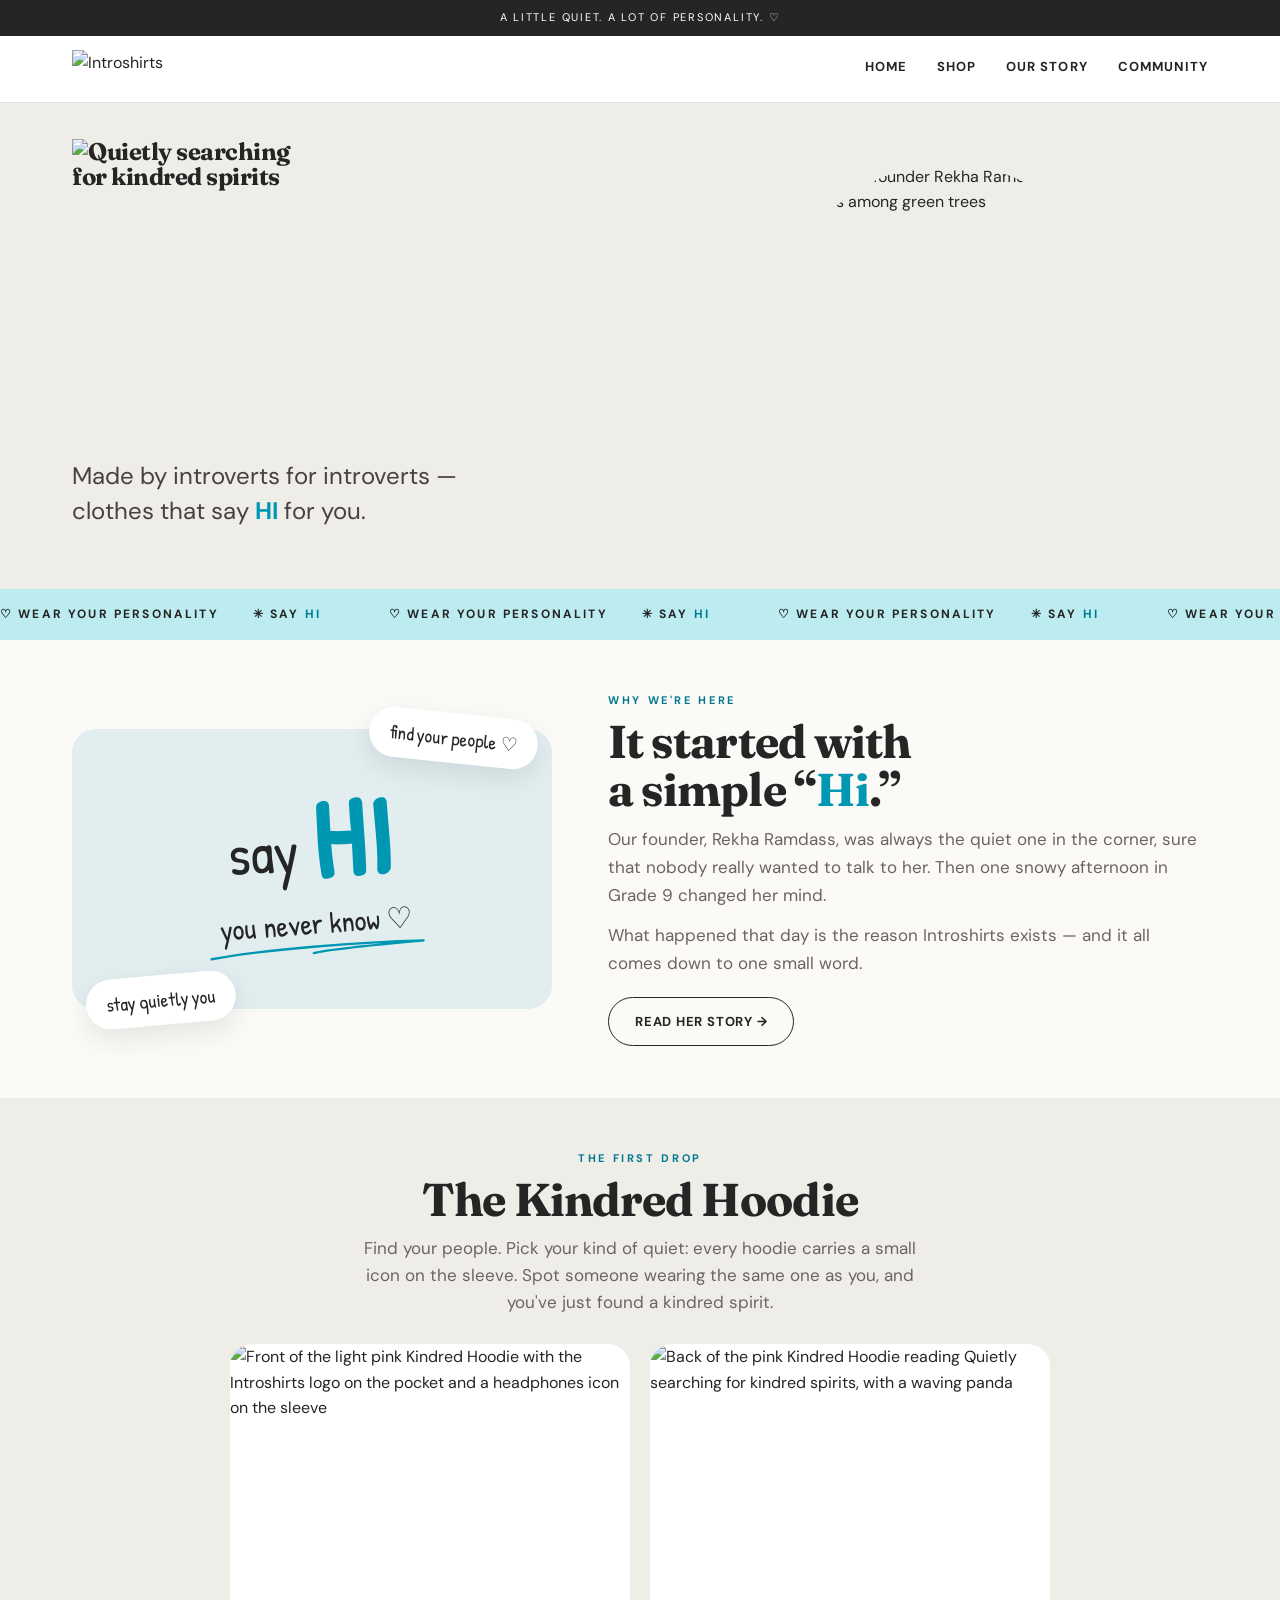
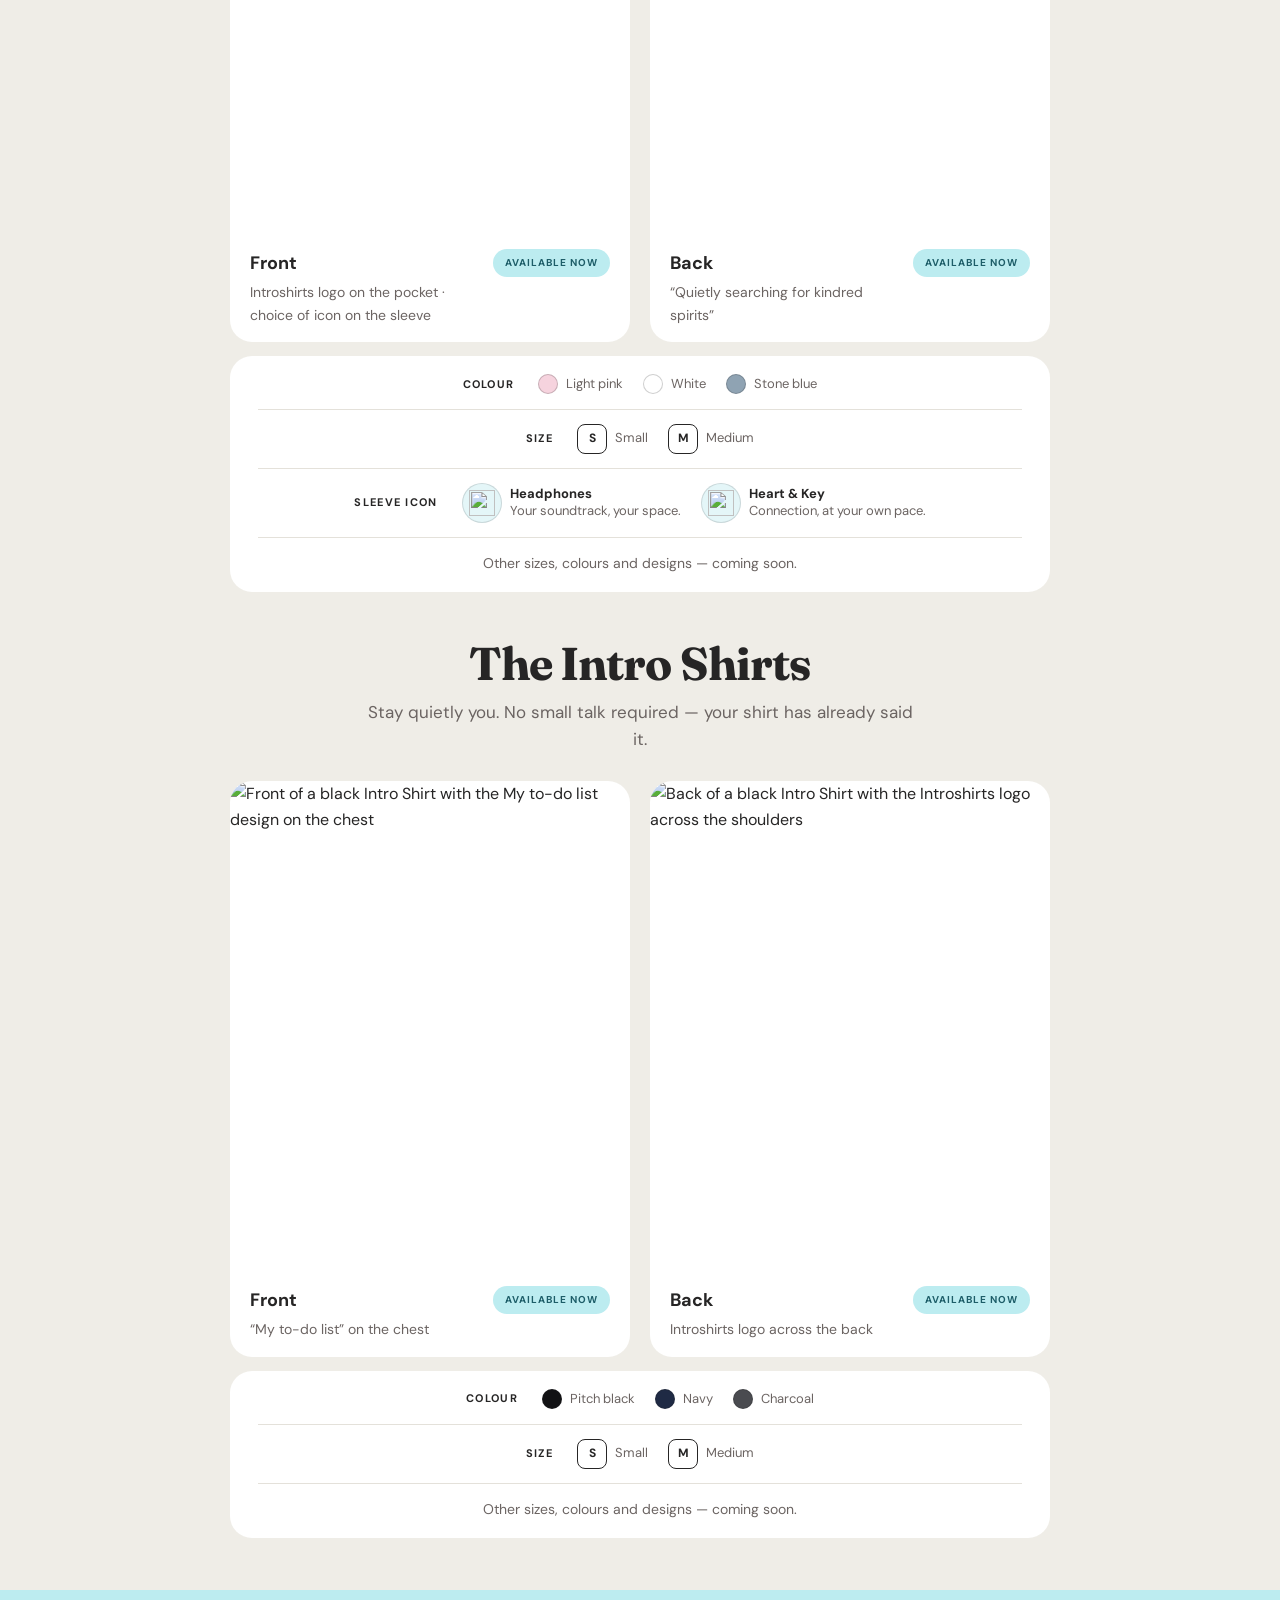
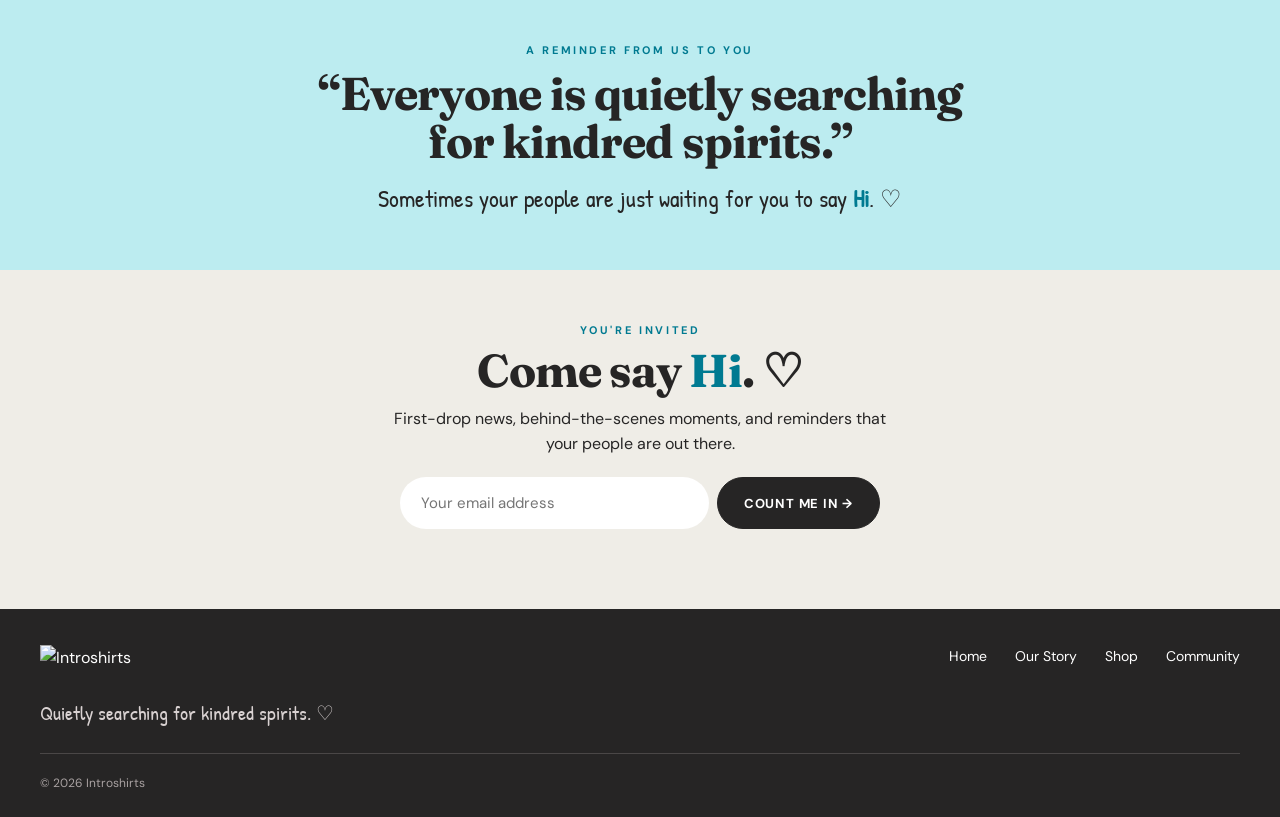
==== index.html @ 3ccbe6c5 "Add files via upload" ====
<!DOCTYPE html>
<html lang="en">
<head>
<meta charset="utf-8">
<meta name="viewport" content="width=device-width, initial-scale=1">
<title>Introshirts — Quietly searching for kindred spirits</title>
<meta name="description" content="Introshirts: apparel with built-in conversation starters, made for introverts quietly searching for kindred spirits.">
<link rel="icon" href="assets/favicon.svg" type="image/svg+xml">
<link rel="stylesheet" href="styles.css">
</head>
<body>

<div class="announcement" id="top">A little quiet. A lot of personality. ♡</div>

<header class="site">
  <div class="nav">
    <a class="logo" href="#top" aria-label="Introshirts home"><img src="assets/logo.svg" alt="Introshirts"></a>
    <nav class="navlinks" aria-label="Main">
      <a href="#top">Home</a>
      <a href="#shop">Shop</a>
      <a href="story.html">Our Story</a>
      <a href="#community">Community</a>
    </nav>
  </div>
</header>

<main>

<section class="hero">
  <div class="hero-inner">
    <div class="hero-copy">
      <h1><img src="assets/panda.png" alt="Quietly searching for kindred spirits" width="1300" height="921"></h1>
      <p>Made by introverts for introverts — clothes that say <span class="hi">HI</span> for you.</p>
    </div>
    <div class="hero-visual">
      <img src="assets/hero.jpg" alt="Introshirts founder Rekha Ramdass smiling, outdoors among green trees" width="960" height="1200">
    </div>
  </div>
</section>

<div class="marquee" aria-hidden="true">
  <div class="marquee-track">
    <span>♡ Wear your personality</span><span>✳ Say <span class="hi">HI</span></span>
    <span>♡ Wear your personality</span><span>✳ Say <span class="hi">HI</span></span>
    <span>♡ Wear your personality</span><span>✳ Say <span class="hi">HI</span></span>
    <span>♡ Wear your personality</span><span>✳ Say <span class="hi">HI</span></span>
    <span>♡ Wear your personality</span><span>✳ Say <span class="hi">HI</span></span>
    <span>♡ Wear your personality</span><span>✳ Say <span class="hi">HI</span></span>
    <span>♡ Wear your personality</span><span>✳ Say <span class="hi">HI</span></span>
    <span>♡ Wear your personality</span><span>✳ Say <span class="hi">HI</span></span>
  </div>
</div>

<section class="wrap story-teaser">
  <div class="story-art">
    <p class="say-hi">say <span class="hi">HI</span><span class="say-hi-sub">you never know ♡</span></p>
    <span class="bubble one">find your people ♡</span>
    <span class="bubble two">stay quietly you</span>
  </div>
  <div>
    <span class="tag-label">Why we're here</span>
    <h2 class="section-title">It started with a simple “<span class="hi">Hi</span>.”</h2>
    <p>Our founder, Rekha Ramdass, was always the quiet one in the corner, sure that nobody really wanted to talk to her. Then one snowy afternoon in Grade 9 changed her mind.</p>
    <p>What happened that day is the reason Introshirts exists — and it all comes down to one small word.</p>
    <div class="buttons"><a class="btn outline" href="story.html">Read her story →</a></div>
  </div>
</section>

<section class="products" id="shop">
  <div class="wrap">
    <div class="center">
      <span class="tag-label">The first drop</span>
      <h2 class="section-title">The Kindred Hoodie</h2>
      <p class="lede">Find your people. Pick your kind of quiet: every hoodie carries a small icon on the sleeve. Spot someone wearing the same one as you, and you've just found a kindred spirit.</p>
    </div>
    <div class="products-grid">
      <article class="product-card">
        <img src="assets/hoodie-front.jpg" alt="Front of the light pink Kindred Hoodie with the Introshirts logo on the pocket and a headphones icon on the sleeve" width="1152" height="1412" loading="lazy">
        <div class="product-meta">
          <div><h3>Front</h3><p>Introshirts logo on the pocket · choice of icon on the sleeve</p></div>
          <span class="pill">Available now</span>
        </div>
      </article>
      <article class="product-card">
        <img src="assets/hoodie-back.jpg" alt="Back of the pink Kindred Hoodie reading Quietly searching for kindred spirits, with a waving panda" width="1152" height="1412" loading="lazy">
        <div class="product-meta">
          <div><h3>Back</h3><p>“Quietly searching for kindred spirits”</p></div>
          <span class="pill">Available now</span>
        </div>
      </article>
    </div>
    <div class="options-bar">
      <ul class="swatches" aria-label="Colours"><li class="opt-label">Colour</li><li><span class="dot" style="background:#f6d3de"></span>Light pink</li><li><span class="dot" style="background:#ffffff"></span>White</li><li><span class="dot" style="background:#8fa3b3"></span>Stone blue</li></ul>
      <ul class="swatches" aria-label="Sizes"><li class="opt-label">Size</li><li><span class="size-chip">S</span>Small</li><li><span class="size-chip">M</span>Medium</li></ul>
      <ul class="swatches icons" aria-label="Sleeve icon options"><li class="opt-label">Sleeve icon</li><li><span class="icon-chip"><img src="assets/headphones.png" alt="" loading="lazy"></span><span class="icon-text"><b>Headphones</b>Your soundtrack, your space.</span></li><li><span class="icon-chip"><img src="assets/lock.png" alt="" loading="lazy"></span><span class="icon-text"><b>Heart &amp; Key</b>Connection, at your own pace.</span></li></ul>
      <p class="enquire">Other sizes, colours and designs — coming soon.</p>
    </div>

    <div class="center shop-block">
      <h2 class="section-title">The Intro Shirts</h2>
      <p class="lede">Stay quietly you. No small talk required — your shirt has already said it.</p>
    </div>
    <div class="products-grid">
      <article class="product-card">
        <img src="assets/tee-front.jpg" alt="Front of a black Intro Shirt with the My to-do list design on the chest" width="1152" height="1412" loading="lazy">
        <div class="product-meta">
          <div><h3>Front</h3><p>“My to-do list” on the chest</p></div>
          <span class="pill">Available now</span>
        </div>
      </article>
      <article class="product-card">
        <img src="assets/tee-back.jpg" alt="Back of a black Intro Shirt with the Introshirts logo across the shoulders" width="1152" height="1412" loading="lazy">
        <div class="product-meta">
          <div><h3>Back</h3><p>Introshirts logo across the back</p></div>
          <span class="pill">Available now</span>
        </div>
      </article>
    </div>
    <div class="options-bar">
      <ul class="swatches" aria-label="Colours"><li class="opt-label">Colour</li><li><span class="dot" style="background:#121214"></span>Pitch black</li><li><span class="dot" style="background:#1f2a44"></span>Navy</li><li><span class="dot" style="background:#4a4b50"></span>Charcoal</li></ul>
      <ul class="swatches" aria-label="Sizes"><li class="opt-label">Size</li><li><span class="size-chip">S</span>Small</li><li><span class="size-chip">M</span>Medium</li></ul>
      <p class="enquire">Other sizes, colours and designs — coming soon.</p>
    </div>
  </div>
</section>

<section class="quote-band">
  <span class="tag-label">A reminder from us to you</span>
  <h2>“Everyone is quietly searching for kindred spirits.”</h2>
  <p>Sometimes your people are just waiting for you to say <span class="hi">Hi</span>. ♡</p>
</section>

<section class="newsletter" id="community">
  <span class="tag-label">You're invited</span>
  <h2>Come say <span class="hi">Hi</span>. ♡</h2>
  <p>First-drop news, behind-the-scenes moments, and reminders that your people are out there.</p>
  <form class="email-form" id="signup">
    <input type="email" aria-label="Email address" placeholder="Your email address" required>
    <button class="btn" type="submit">Count me in →</button>
  </form>
  <div class="form-msg" id="signup-msg" role="status"></div>
</section>

</main>

<footer class="site">
  <div class="footer-inner">
    <div>
      <img src="assets/logo-white.svg" alt="Introshirts">
      <p>Quietly searching for kindred spirits. ♡</p>
    </div>
    <nav class="footer-links" aria-label="Footer">
      <a href="#top">Home</a>
      <a href="story.html">Our Story</a>
      <a href="#shop">Shop</a>
      <a href="#community">Community</a>
    </nav>
  </div>
  <div class="footer-bottom">© 2026 Introshirts</div>
</footer>

<script>
  // Placeholder sign-up: connect an email service (Mailchimp, Formspree, etc.) before launch.
  document.getElementById('signup').addEventListener('submit', function (e) {
    e.preventDefault();
    document.getElementById('signup-msg').textContent = 'Sign-ups open soon — this form isn’t connected yet.';
  });
</script>
</body>
</html>
---- styles.css ----
/* Introshirts — shared styles for index.html and story.html */
@import url('https://fonts.googleapis.com/css2?family=DM+Sans:wght@400;500;700&family=Fraunces:opsz,wght@9..144,500;9..144,700&family=Patrick+Hand&display=swap');

:root {
  --ink: #262525;
  --muted: #6b6462;
  --cream: #fbfaf7;
  --stone: #efede7;
  --mist: #e1edef;
  --aqua: #bcecf0;
  --aqua-pale: #e4f6f8;
  --teal: #0097b2;        /* the "HI" teal from the logo */
  --teal-deep: #007a91;   /* small text on light backgrounds */
  --line: #e4e1da;
  --serif: 'Fraunces', Georgia, serif;
  --sans: 'DM Sans', Arial, Helvetica, sans-serif;
  --hand: 'Patrick Hand', 'Comic Sans MS', cursive;
}

* { box-sizing: border-box; }
html { scroll-behavior: smooth; }
body { margin: 0; background: var(--cream); color: var(--ink); font-family: var(--sans); line-height: 1.6; -webkit-font-smoothing: antialiased; }
img { max-width: 100%; height: auto; display: block; }
a { color: inherit; text-decoration: none; }
h1, h2, h3, p { margin-top: 0; }
h1, h2 { font-family: var(--serif); font-weight: 700; line-height: 1.06; letter-spacing: -0.02em; text-wrap: balance; }
:focus-visible { outline: 3px solid var(--teal); outline-offset: 3px; border-radius: 4px; }

/* Every "Hi" on the site wears the logo teal */
.hi { color: var(--teal); font-weight: 700; }

/* ---------- Header ---------- */
.announcement { background: var(--ink); color: #fff; text-align: center; padding: 9px 16px; font-size: 11px; letter-spacing: 0.16em; text-transform: uppercase; }
header.site { background: #fff; position: sticky; top: 0; z-index: 10; border-bottom: 1px solid var(--line); }
.nav { max-width: 1200px; margin: auto; display: flex; align-items: center; justify-content: space-between; gap: 24px; padding: 14px 32px; }
.nav .logo img { height: 38px; width: auto; }
.navlinks { display: flex; gap: 30px; font-size: 13px; font-weight: 700; letter-spacing: 0.08em; text-transform: uppercase; }
.navlinks a { white-space: nowrap; padding: 6px 0; border-bottom: 2px solid transparent; }
.navlinks a:hover, .navlinks a.active { border-color: var(--teal); color: var(--teal-deep); }

/* ---------- Buttons & labels ---------- */
.btn { display: inline-flex; align-items: center; justify-content: center; gap: 6px; padding: 15px 26px; border-radius: 999px; border: 1.5px solid var(--ink); background: var(--ink); color: #fff; font: 700 13px var(--sans); letter-spacing: 0.06em; text-transform: uppercase; cursor: pointer; transition: transform .2s, background .2s; }
.btn:hover { transform: translateY(-2px); background: var(--teal-deep); border-color: var(--teal-deep); }
.btn.light { background: #fff; color: var(--ink); border-color: #fff; }
.btn.outline { background: transparent; color: var(--ink); }
.btn.light:hover, .btn.outline:hover { background: var(--ink); color: #fff; border-color: var(--ink); }
.buttons { display: flex; gap: 12px; flex-wrap: wrap; margin-top: 20px; }
.tag-label { display: block; font-size: 11px; font-weight: 700; letter-spacing: 0.24em; text-transform: uppercase; color: var(--teal-deep); }
.section-title { font-size: clamp(30px, 3.8vw, 46px); margin: 8px 0 10px; }
.wrap { max-width: 1200px; margin: auto; padding: 52px 32px; }
.center { text-align: center; }
.lede { font-size: 17px; margin-bottom: 0; color: var(--muted); max-width: 560px; }
.center .lede { margin-left: auto; margin-right: auto; }
.note { font-size: 12px; color: var(--muted); margin: 22px 0 0; }

/* ---------- Hero ---------- */
.hero { background: var(--stone); overflow: hidden; }
.hero-inner { max-width: 1200px; margin: auto; display: grid; grid-template-columns: 1.05fr .95fr; gap: 40px; align-items: center; padding: 36px 32px 0; }
.hero-copy { padding-bottom: 36px; }
.hero h1 { margin: 0 0 16px; }
.hero h1 img { width: min(100%, 430px); }
.hero p { font-size: clamp(20px, 2vw, 24px); line-height: 1.45; max-width: 470px; color: #45423f; }
.slogan { font-family: var(--hand); font-size: 26px; line-height: 1.2; margin: 26px 0 0; display: inline-block; position: relative; padding-bottom: 12px; }
.slogan::after { content: ""; position: absolute; left: 4%; right: 8%; bottom: 0; height: 9px; background: no-repeat center/100% 100% url("data:image/svg+xml,%3Csvg xmlns='http://www.w3.org/2000/svg' viewBox='0 0 200 12' preserveAspectRatio='none'%3E%3Cpath d='M2 8 C50 2 140 1 198 4 C150 5 110 6 96 9' fill='none' stroke='%230097b2' stroke-width='2.4' stroke-linecap='round'/%3E%3C/svg%3E"); }
.hero-visual { position: relative; align-self: end; width: min(100%, 340px); justify-self: center; }
.hero-visual img { width: 100%; aspect-ratio: 4 / 5; object-fit: cover; border-radius: 300px 300px 0 0; }

/* ---------- Marquee ---------- */
.marquee { background: var(--aqua); overflow: hidden; padding: 16px 0; font-size: 12px; font-weight: 700; letter-spacing: 0.18em; text-transform: uppercase; white-space: nowrap; }
.marquee-track { display: inline-flex; animation: slide 36s linear infinite; }
.marquee-track span { padding-right: 34px; }
.marquee .hi { color: var(--teal-deep); }
@keyframes slide { to { transform: translateX(-50%); } }

/* ---------- Story teaser ---------- */
.story-teaser { display: grid; grid-template-columns: .8fr 1fr; gap: 56px; align-items: center; }
.story-teaser p { font-size: 17px; line-height: 1.65; margin-bottom: 12px; color: var(--muted); }
.story-art { position: relative; min-height: 280px; border-radius: 24px; background: var(--mist); display: grid; place-items: center; padding: 36px; }
.story-teaser .say-hi { color: var(--ink); margin: 0; text-align: center; font-family: var(--hand); font-size: clamp(44px, 4.6vw, 64px); line-height: 1; transform: rotate(-4deg); }
.say-hi .hi { font-size: 1.9em; letter-spacing: 0.02em; vertical-align: -0.08em; }
.say-hi-sub { display: block; position: relative; width: fit-content; margin: 14px auto 0; padding-bottom: 18px; font-size: 0.5em; }
.say-hi-sub::after { content: ""; position: absolute; left: -6%; right: -6%; bottom: 0; height: 12px; background: no-repeat center/100% 100% url("data:image/svg+xml,%3Csvg xmlns='http://www.w3.org/2000/svg' viewBox='0 0 200 12' preserveAspectRatio='none'%3E%3Cpath d='M2 8 C50 2 140 1 198 4 C150 5 110 6 96 9' fill='none' stroke='%230097b2' stroke-width='2.4' stroke-linecap='round'/%3E%3C/svg%3E"); }
.bubble { position: absolute; background: #fff; border-radius: 999px; padding: 10px 20px; font-family: var(--hand); font-size: 19px; box-shadow: 0 10px 26px rgba(38, 37, 37, .1); }
.bubble.one { top: -16px; right: 14px; transform: rotate(6deg); }
.bubble.two { bottom: -16px; left: 14px; transform: rotate(-5deg); }

/* ---------- Products ---------- */
.products { background: var(--stone); }
.products-grid { display: grid; grid-template-columns: 1fr 1fr; gap: 20px; margin: 28px auto 0; max-width: 820px; }
.product-card { background: #fff; border-radius: 22px; overflow: hidden; }
.product-card img { width: 100%; aspect-ratio: 1152 / 1412; object-fit: cover; object-position: 50% 100%; }
.product-meta { padding: 14px 20px 16px; display: flex; flex-wrap: wrap; justify-content: space-between; align-items: start; gap: 12px; }
.product-meta > div { flex: 1; min-width: 0; }
.options-bar { max-width: 820px; margin: 14px auto 0; background: #fff; border-radius: 22px; padding: 18px 28px; display: flex; flex-direction: column; align-items: center; gap: 14px; }
.options-bar .swatches + .swatches { width: 100%; justify-content: center; padding-top: 14px; border-top: 1px solid var(--line); }
.icon-text { display: flex; flex-direction: column; line-height: 1.3; }
.icon-text b { color: var(--ink); }
.size-chip { min-width: 30px; height: 30px; padding: 0 6px; border-radius: 8px; border: 1.5px solid var(--ink); display: grid; place-items: center; font-weight: 700; font-size: 12px; color: var(--ink); }
.swatches .now { color: var(--teal-deep); font-weight: 700; }
.options-bar .enquire { width: 100%; margin: 0; padding-top: 14px; border-top: 1px solid var(--line); text-align: center; font-size: 14px; color: var(--muted); }
.swatches { list-style: none; margin: 0; padding: 0; display: flex; align-items: center; flex-wrap: wrap; gap: 8px 20px; font-size: 13px; color: var(--muted); }
.swatches li { display: inline-flex; align-items: center; gap: 8px; }
.swatches .opt-label { flex: none; margin-right: 4px; font-size: 11px; font-weight: 700; letter-spacing: 0.12em; text-transform: uppercase; color: var(--ink); }
.icon-chip { width: 40px; height: 40px; border-radius: 50%; background: var(--aqua-pale); border: 1px solid rgba(38, 37, 37, .14); display: grid; place-items: center; }
.icon-chip img { width: 26px; height: 26px; aspect-ratio: auto; object-fit: contain; }
.product-card { display: flex; flex-direction: column; }
.product-meta { flex: 1; align-content: start; }
.swatches .dot { width: 20px; height: 20px; border-radius: 50%; border: 1px solid rgba(38, 37, 37, .22); }
.product-meta h3 { margin: 0 0 4px; font-size: 18px; }
.product-meta p { margin: 0; font-size: 14px; color: var(--muted); }
.pill { flex: none; background: var(--aqua); color: #1d5d68; border-radius: 999px; padding: 6px 12px; font-size: 10px; font-weight: 700; letter-spacing: 0.1em; text-transform: uppercase; }

.shop-block { margin-top: 48px; }

/* ---------- Designs ---------- */
.design-grid { display: grid; grid-template-columns: repeat(4, 1fr); gap: 18px; margin-top: 44px; }
.design { text-align: left; }
.icon-pick { margin-top: 30px; }
.pick-note { font-size: 14px; color: var(--muted); margin: 0; }
.icon-pick .design h3 { font-size: 14px; margin: 10px 2px 0; text-align: center; }
.icon-pick .design p { display: none; }
.icon-pick .design .art { padding: 16px; border-radius: 16px; }
.pick-title { font-family: var(--serif); font-size: 22px; line-height: 1.1; letter-spacing: -0.01em; margin: 8px 0 6px; }
.design-grid.two { grid-template-columns: repeat(2, 120px); justify-content: center; gap: 16px; margin-top: 18px; }
.design .art { aspect-ratio: 1; border-radius: 20px; display: grid; place-items: center; padding: 26px; background: var(--mist); transition: transform .25s; }
.design:hover .art { transform: translateY(-4px) rotate(-1deg); }
.design .art { overflow: hidden; }
.design .art img { width: 100%; height: 100%; min-height: 0; object-fit: contain; }
.design.aqua .art { background: var(--aqua); }
.design.dark .art { background: #2f2d33; }
.design.cream .art { background: #fff; border: 1px solid var(--line); }
.design h3 { margin: 16px 4px 2px; font-size: 18px; }
.design p { margin: 0 4px; font-size: 14px; color: var(--muted); }

/* ---------- Quote band ---------- */
.quote-band { background: var(--aqua); text-align: center; padding: 52px 24px; }
.quote-band h2 { font-size: clamp(28px, 3.8vw, 46px); max-width: 820px; margin: 10px auto 12px; }
.quote-band p { font-family: var(--hand); font-size: 24px; margin: 0; }
.quote-band .hi, .newsletter .hi { color: var(--teal-deep); }

/* ---------- Values ---------- */
.values { display: grid; grid-template-columns: repeat(3, 1fr); gap: 16px; margin-top: 26px; text-align: left; }
.value { padding: 22px 24px; border: 1px solid var(--line); border-radius: 20px; background: #fff; }
.value .emoji { font-size: 26px; }
.value h3 { font-size: 19px; margin: 6px 0 6px; }
.value p { margin: 0; color: var(--muted); }

/* ---------- Newsletter ---------- */
.newsletter { background: var(--stone); text-align: center; padding: 52px 24px; }
.newsletter h2 { font-size: clamp(30px, 3.8vw, 46px); margin: 8px 0 10px; }
.newsletter p { max-width: 520px; margin: 0 auto; }
.email-form { display: flex; gap: 8px; max-width: 480px; margin: 20px auto 8px; }
.email-form input { flex: 1; min-width: 0; border: 1.5px solid transparent; border-radius: 999px; padding: 15px 20px; font: 400 15px var(--sans); }
.email-form input:focus { outline: none; border-color: var(--teal); }
.form-msg { min-height: 20px; font-size: 13px; color: var(--teal-deep); font-weight: 700; }

/* ---------- Footer ---------- */
footer.site { background: var(--ink); color: #fff; padding: 36px 32px 24px; }
.footer-inner { max-width: 1200px; margin: auto; display: flex; justify-content: space-between; align-items: start; gap: 28px; flex-wrap: wrap; }
.footer-inner img { height: 40px; width: auto; }
.footer-inner p { font-family: var(--hand); font-size: 20px; color: #d9d2d2; margin: 12px 0 0; }
.footer-links { display: flex; gap: 28px; flex-wrap: wrap; font-size: 14px; }
.footer-links a:hover { color: var(--aqua); }
.footer-bottom { max-width: 1200px; margin: 24px auto 0; padding-top: 20px; border-top: 1px solid #4a4747; font-size: 12px; color: #a9a2a2; }

/* ---------- Story page ---------- */
.story-hero { background: var(--stone); text-align: center; padding: 48px 24px 44px; }
.story-hero h1 { font-size: clamp(36px, 4.6vw, 60px); max-width: 880px; margin: 10px auto 14px; }
.story-hero p { font-size: 20px; max-width: 600px; margin: 0 auto; color: #45423f; }
.story-layout { max-width: 1100px; margin: auto; padding: 52px 32px; display: grid; grid-template-columns: .6fr 1fr; gap: 52px; align-items: start; }
.story-photo { position: sticky; top: 100px; }
.story-photo img { width: 100%; aspect-ratio: 1152 / 1412; object-fit: cover; border-radius: 24px; }
.story-photo figcaption { font-family: var(--hand); font-size: 19px; text-align: center; margin-top: 12px; color: var(--muted); }
.story-photo figure { margin: 0; }
.story-body p { font-size: 18px; line-height: 1.7; margin-bottom: 18px; }
.story-body .big { font-family: var(--serif); font-weight: 500; font-size: clamp(26px, 3vw, 34px); line-height: 1.3; border-left: 4px solid var(--teal); padding-left: 22px; margin: 26px 0; }
.story-body .closing { font-family: var(--hand); font-size: clamp(30px, 3.6vw, 42px); line-height: 1.15; margin: 40px 0 10px; }
.signature { font-weight: 700; color: var(--teal-deep); }
.cta { background: var(--aqua); text-align: center; padding: 52px 24px; }
.cta h2 { font-size: clamp(28px, 3.8vw, 46px); max-width: 800px; margin: 8px auto 12px; }
.cta p { max-width: 520px; margin: 0 auto 20px; }
.cta .hi { color: var(--teal-deep); }

/* ---------- Responsive ---------- */
@media (max-width: 900px) {
  .design-grid { grid-template-columns: repeat(2, 1fr); }
  .design-grid.two { grid-template-columns: repeat(2, 120px); }
}
@media (max-width: 760px) {
  .nav { padding: 12px 14px; }
  .nav .logo img { height: 22px; }
  .navlinks { gap: 10px; font-size: 10px; letter-spacing: 0.02em; }
  .nav .logo { flex: none; }
  .wrap { padding: 40px 22px; }
  .hero-inner { grid-template-columns: 1fr; padding: 24px 18px 0; gap: 16px; }
  .hero-copy { padding-bottom: 0; }
  .hero-visual { width: min(70%, 260px); }
  .hero-copy { text-align: center; }
  .hero h1 { margin-bottom: 10px; }
  .hero h1 img { width: min(84%, 300px); margin: 0 auto; }
  .hero p { margin: 0 auto; font-size: 19px; }
  .story-teaser { grid-template-columns: 1fr; gap: 38px; }
  .story-art { min-height: 220px; }
  .values { grid-template-columns: 1fr; gap: 10px; }
  .value { padding: 16px 18px; display: grid; grid-template-columns: auto 1fr; column-gap: 12px; align-items: center; }
  .value .emoji { grid-row: span 2; }
  .value h3 { margin: 0 0 2px; font-size: 17px; }
  .value p { font-size: 14px; }
  .products-grid { gap: 10px; margin-top: 20px; }
  .product-card { border-radius: 16px; }
  .product-meta { padding: 10px 12px 12px; flex-direction: column; gap: 8px; }
  .product-meta h3 { font-size: 16px; }
  .product-meta p { font-size: 12.5px; line-height: 1.4; }
  .pill { font-size: 9px; padding: 5px 10px; }
  .options-bar { border-radius: 16px; margin-top: 10px; }
  .shop-block { margin-top: 36px; }
  .lede { font-size: 16px; }
  .nav { gap: 10px; }
  .footer-links { gap: 18px; }
  footer.site { padding: 30px 22px 20px; }
  .options-bar { align-items: flex-start; padding: 18px 22px; }
  .options-bar .swatches + .swatches { justify-content: flex-start; }
  .swatches .opt-label { flex-basis: 100%; }
  .email-form { flex-direction: column; }
  .story-layout { grid-template-columns: 1fr; gap: 28px; padding: 40px 22px; }
  .story-photo { position: static; max-width: 300px; margin: 0 auto; }
  .story-body p { font-size: 17px; }
  .quote-band, .newsletter, .cta { padding: 40px 22px; }
}
@media (prefers-reduced-motion: reduce) {
  html { scroll-behavior: auto; }
  .marquee-track { animation: none; }
  .btn, .design .art { transition: none; }
}
@media (max-width: 380px) {
  .nav { padding: 10px 14px; }
  .nav .logo img { height: 18px; }
  .navlinks { gap: 7px; font-size: 9px; letter-spacing: 0; }
  .announcement { font-size: 10px; letter-spacing: 0.1em; }
}
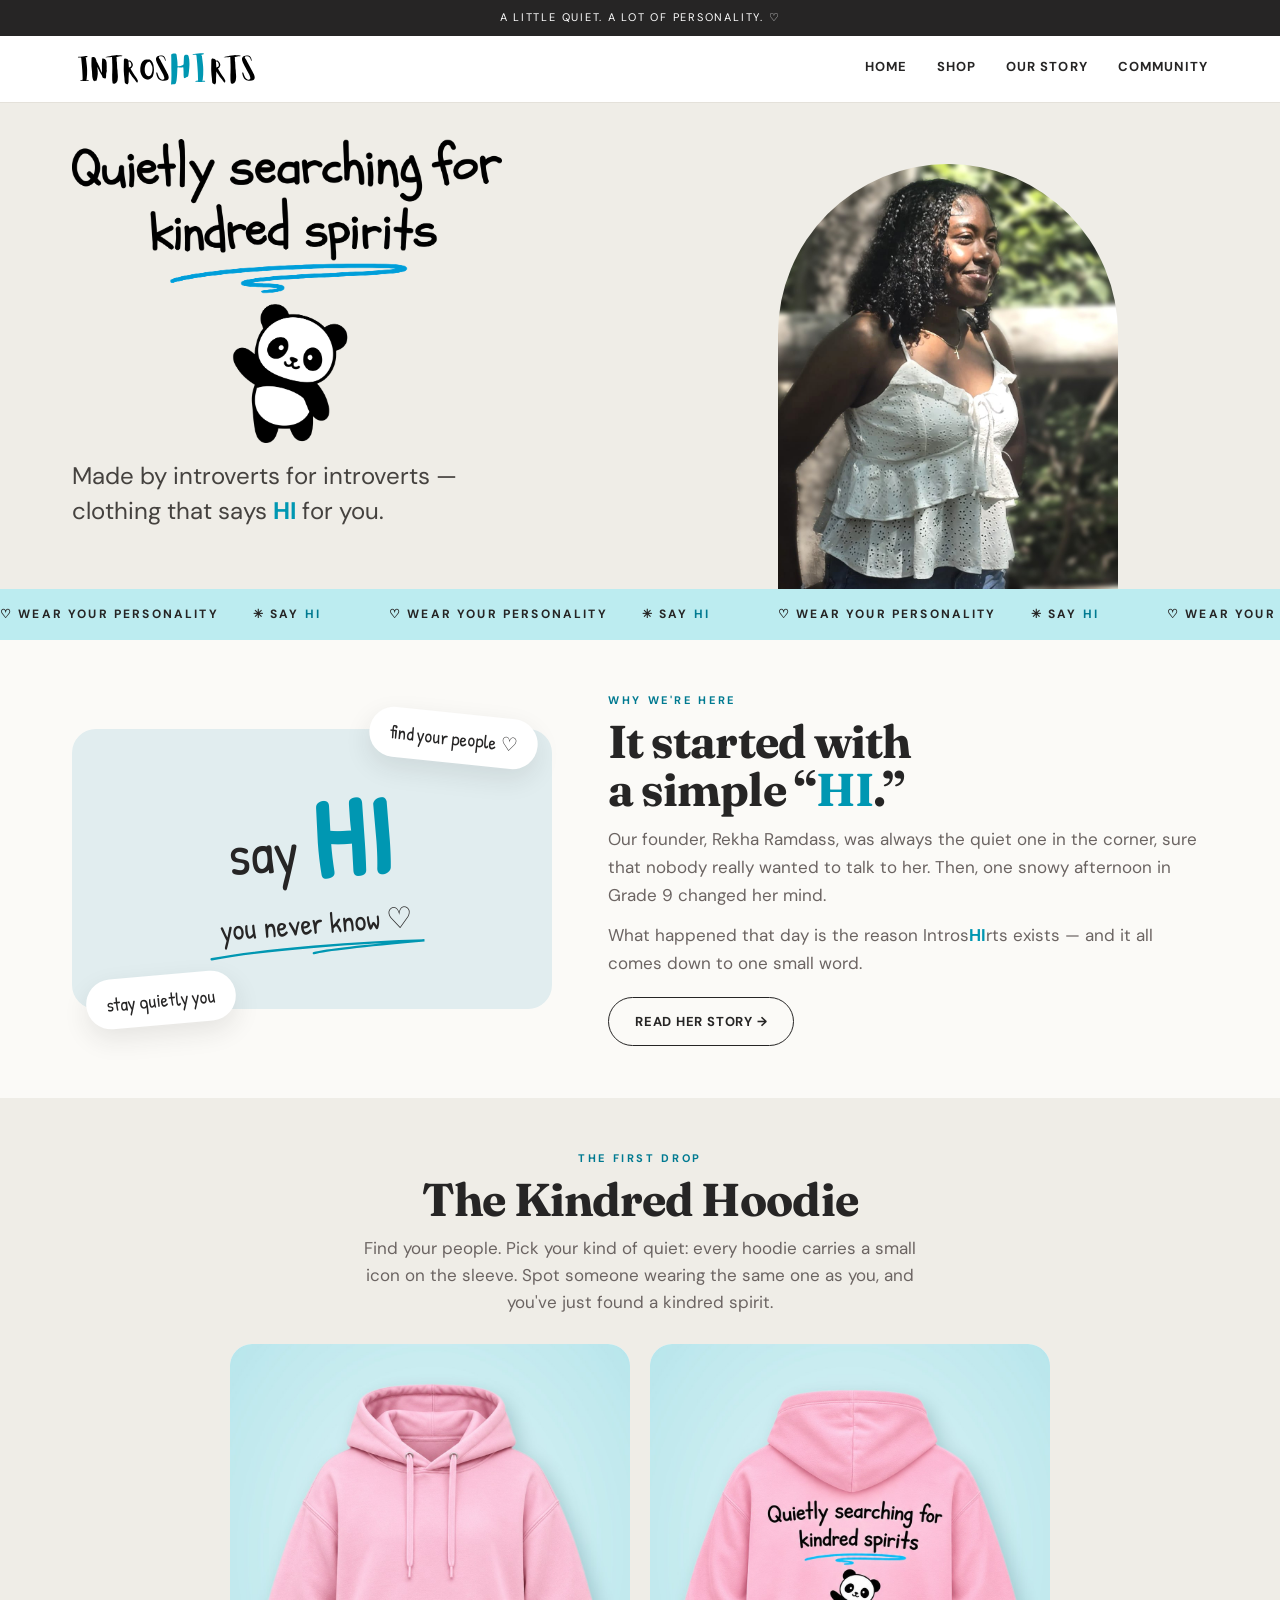
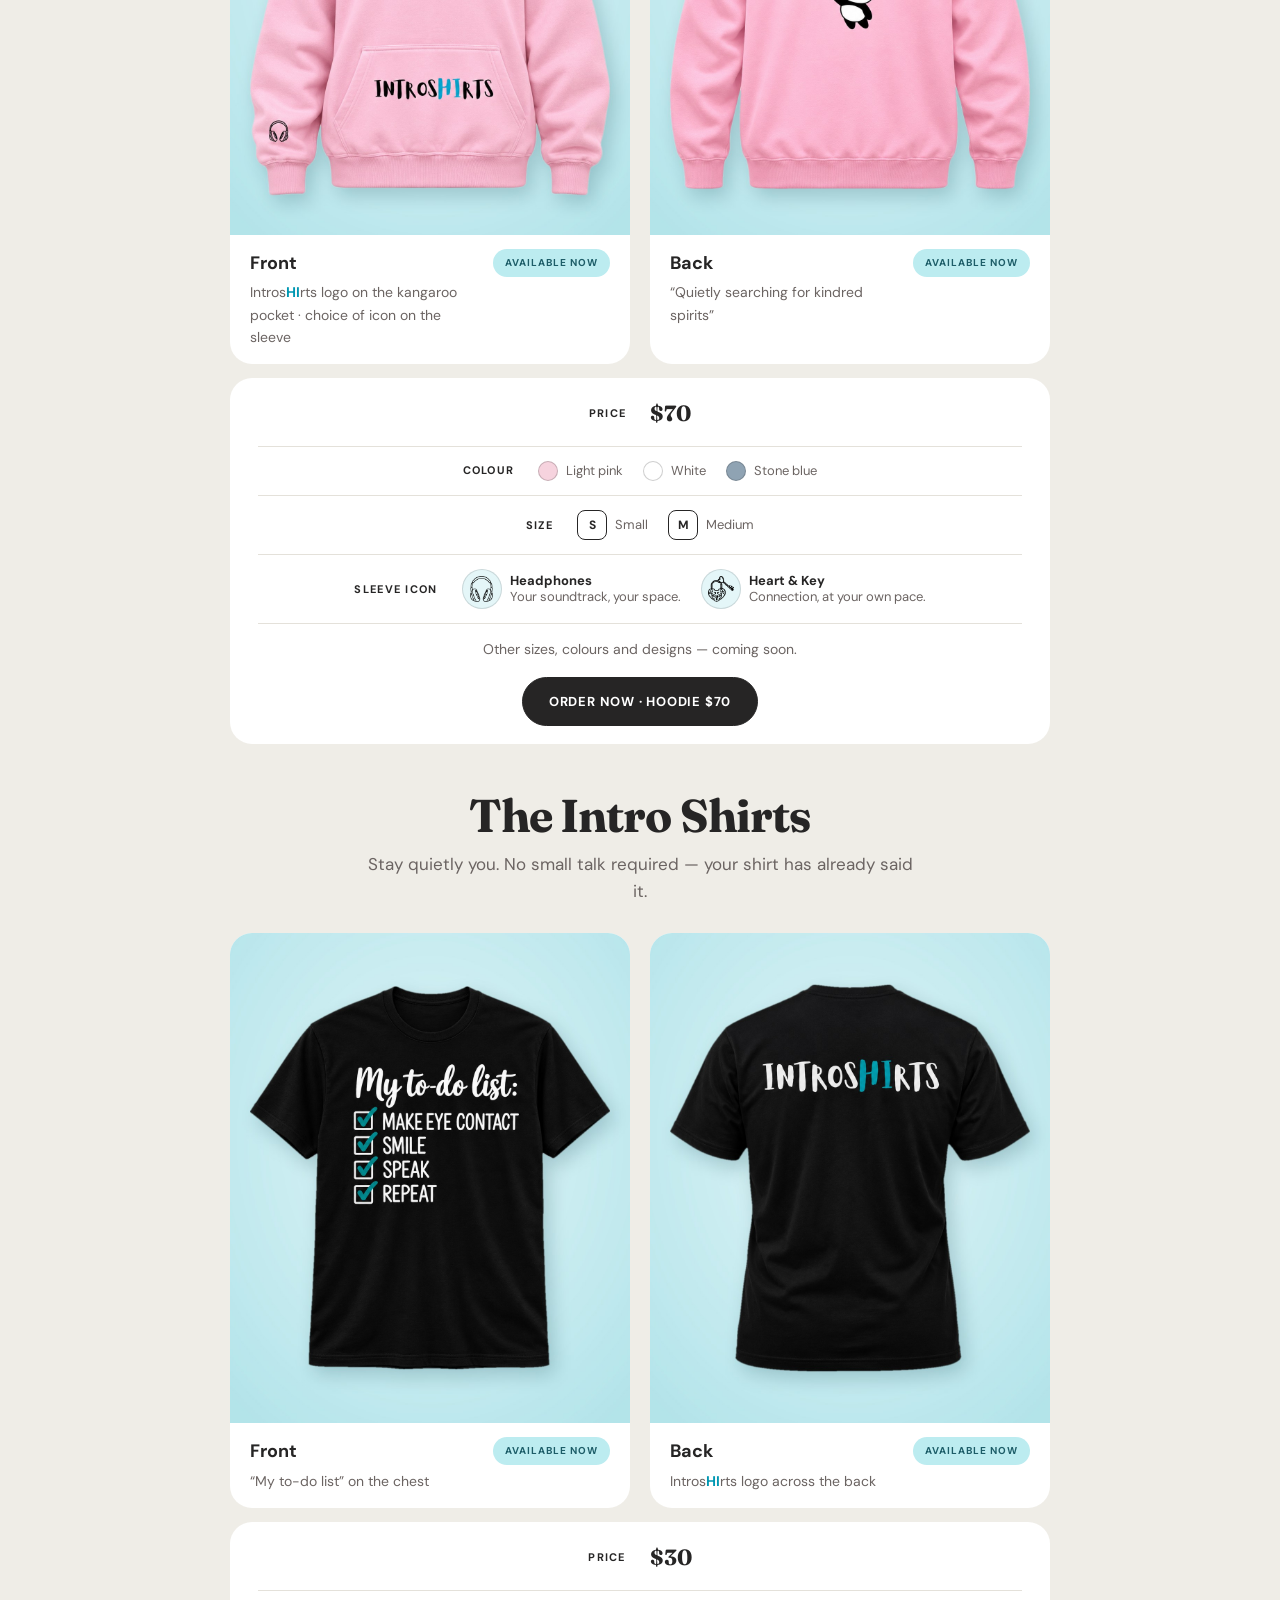
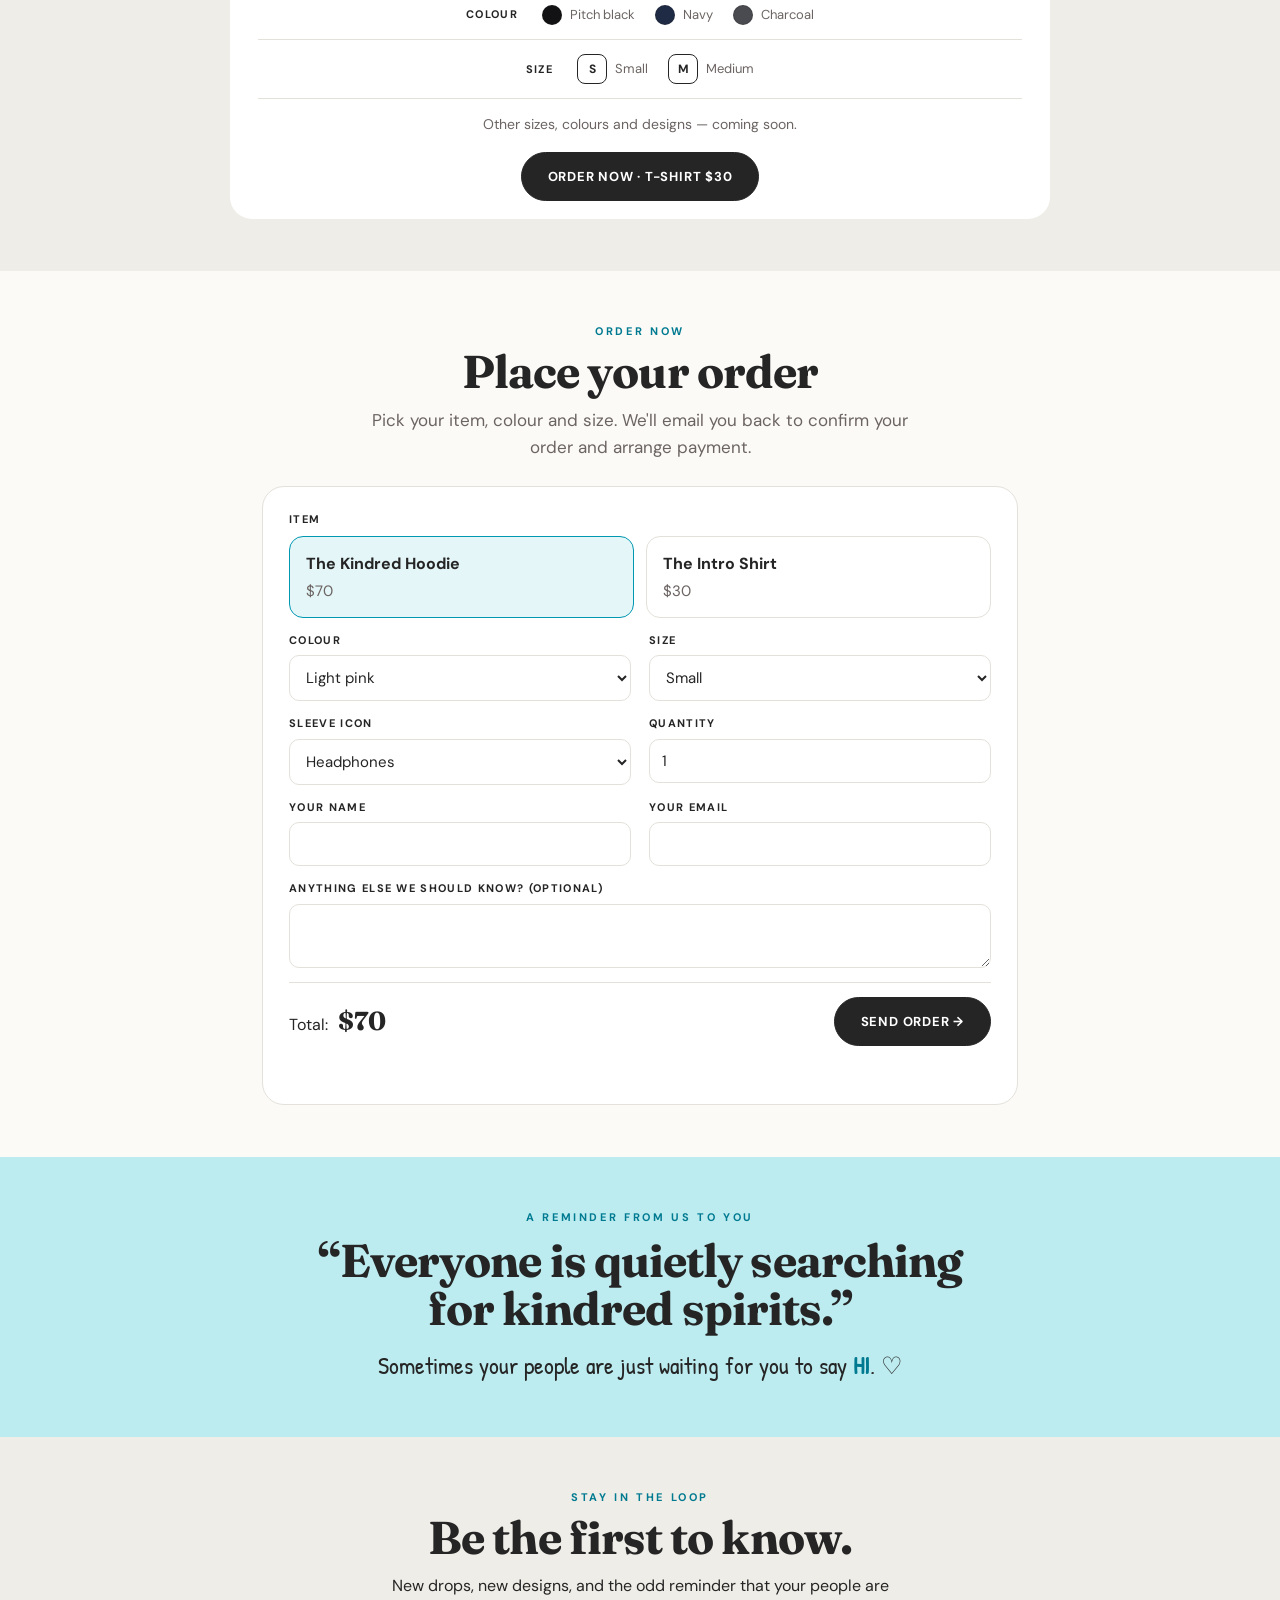
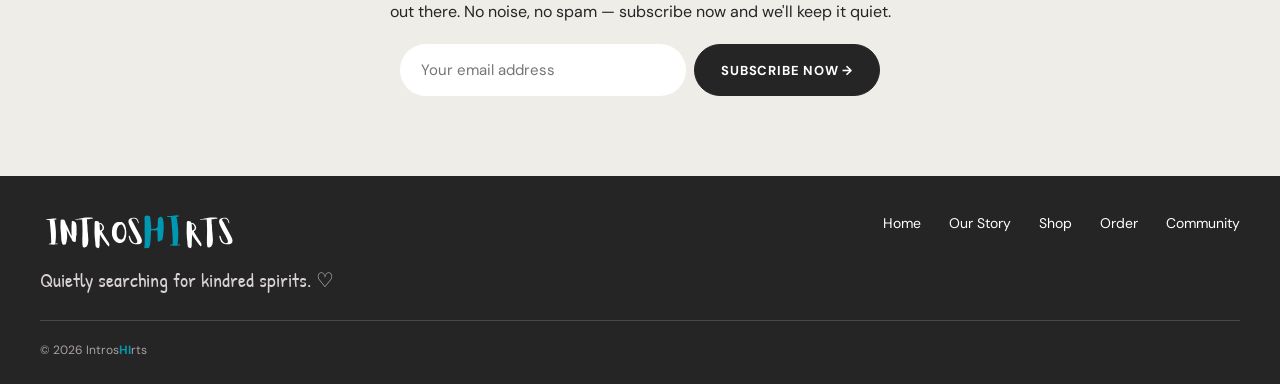
==== commit 81dab8b4: "Add files via upload" ====
--- a/index.html
+++ b/index.html
@@ -3,8 +3,8 @@
 <head>
 <meta charset="utf-8">
 <meta name="viewport" content="width=device-width, initial-scale=1">
-<title>Introshirts — Quietly searching for kindred spirits</title>
-<meta name="description" content="Introshirts: apparel with built-in conversation starters, made for introverts quietly searching for kindred spirits.">
+<title>IntrosHIrts — Quietly searching for kindred spirits</title>
+<meta name="description" content="IntrosHIrts: apparel with built-in conversation starters, made for introverts quietly searching for kindred spirits.">
 <link rel="icon" href="assets/favicon.svg" type="image/svg+xml">
 <link rel="stylesheet" href="styles.css">
 </head>
@@ -14,7 +14,7 @@
 
 <header class="site">
   <div class="nav">
-    <a class="logo" href="#top" aria-label="Introshirts home"><img src="assets/logo.svg" alt="Introshirts"></a>
+    <a class="logo" href="#top" aria-label="IntrosHIrts home"><img src="assets/logo.svg" alt="IntrosHIrts"></a>
     <nav class="navlinks" aria-label="Main">
       <a href="#top">Home</a>
       <a href="#shop">Shop</a>
@@ -30,10 +30,10 @@
   <div class="hero-inner">
     <div class="hero-copy">
       <h1><img src="assets/panda.png" alt="Quietly searching for kindred spirits" width="1300" height="921"></h1>
-      <p>Made by introverts for introverts — clothes that say <span class="hi">HI</span> for you.</p>
+      <p>Made by introverts for introverts — clothing that says <span class="hi">HI</span> for you.</p>
     </div>
     <div class="hero-visual">
-      <img src="assets/hero.jpg" alt="Introshirts founder Rekha Ramdass smiling, outdoors among green trees" width="960" height="1200">
+      <img src="assets/hero.jpg" alt="IntrosHIrts founder Rekha Ramdass smiling, outdoors among green trees" width="960" height="1200">
     </div>
   </div>
 </section>
@@ -59,9 +59,9 @@
   </div>
   <div>
     <span class="tag-label">Why we're here</span>
-    <h2 class="section-title">It started with a simple “<span class="hi">Hi</span>.”</h2>
-    <p>Our founder, Rekha Ramdass, was always the quiet one in the corner, sure that nobody really wanted to talk to her. Then one snowy afternoon in Grade 9 changed her mind.</p>
-    <p>What happened that day is the reason Introshirts exists — and it all comes down to one small word.</p>
+    <h2 class="section-title">It started with a simple “<span class="hi">HI</span>.”</h2>
+    <p>Our founder, Rekha Ramdass, was always the quiet one in the corner, sure that nobody really wanted to talk to her. Then, one snowy afternoon in Grade 9 changed her mind.</p>
+    <p>What happened that day is the reason Intros<span class="hi">HI</span>rts exists — and it all comes down to one small word.</p>
     <div class="buttons"><a class="btn outline" href="story.html">Read her story →</a></div>
   </div>
 </section>
@@ -75,9 +75,9 @@
     </div>
     <div class="products-grid">
       <article class="product-card">
-        <img src="assets/hoodie-front.jpg" alt="Front of the light pink Kindred Hoodie with the Introshirts logo on the pocket and a headphones icon on the sleeve" width="1152" height="1412" loading="lazy">
-        <div class="product-meta">
-          <div><h3>Front</h3><p>Introshirts logo on the pocket · choice of icon on the sleeve</p></div>
+        <img src="assets/hoodie-front.jpg" alt="Front of the light pink Kindred Hoodie with the IntrosHIrts logo on the kangaroo pocket and a headphones icon on the sleeve" width="1152" height="1412" loading="lazy">
+        <div class="product-meta">
+          <div><h3>Front</h3><p>Intros<span class="hi">HI</span>rts logo on the kangaroo pocket · choice of icon on the sleeve</p></div>
           <span class="pill">Available now</span>
         </div>
       </article>
@@ -90,10 +90,12 @@
       </article>
     </div>
     <div class="options-bar">
+      <ul class="swatches" aria-label="Price"><li class="opt-label">Price</li><li class="price">$70</li></ul>
       <ul class="swatches" aria-label="Colours"><li class="opt-label">Colour</li><li><span class="dot" style="background:#f6d3de"></span>Light pink</li><li><span class="dot" style="background:#ffffff"></span>White</li><li><span class="dot" style="background:#8fa3b3"></span>Stone blue</li></ul>
       <ul class="swatches" aria-label="Sizes"><li class="opt-label">Size</li><li><span class="size-chip">S</span>Small</li><li><span class="size-chip">M</span>Medium</li></ul>
       <ul class="swatches icons" aria-label="Sleeve icon options"><li class="opt-label">Sleeve icon</li><li><span class="icon-chip"><img src="assets/headphones.png" alt="" loading="lazy"></span><span class="icon-text"><b>Headphones</b>Your soundtrack, your space.</span></li><li><span class="icon-chip"><img src="assets/lock.png" alt="" loading="lazy"></span><span class="icon-text"><b>Heart &amp; Key</b>Connection, at your own pace.</span></li></ul>
       <p class="enquire">Other sizes, colours and designs — coming soon.</p>
+      <a class="btn order-btn" href="#order" data-item="hoodie">Order now · Hoodie $70</a>
     </div>
 
     <div class="center shop-block">
@@ -109,34 +111,89 @@
         </div>
       </article>
       <article class="product-card">
-        <img src="assets/tee-back.jpg" alt="Back of a black Intro Shirt with the Introshirts logo across the shoulders" width="1152" height="1412" loading="lazy">
-        <div class="product-meta">
-          <div><h3>Back</h3><p>Introshirts logo across the back</p></div>
+        <img src="assets/tee-back.jpg" alt="Back of a black Intro Shirt with the IntrosHIrts logo across the shoulders" width="1152" height="1412" loading="lazy">
+        <div class="product-meta">
+          <div><h3>Back</h3><p>Intros<span class="hi">HI</span>rts logo across the back</p></div>
           <span class="pill">Available now</span>
         </div>
       </article>
     </div>
     <div class="options-bar">
+      <ul class="swatches" aria-label="Price"><li class="opt-label">Price</li><li class="price">$30</li></ul>
       <ul class="swatches" aria-label="Colours"><li class="opt-label">Colour</li><li><span class="dot" style="background:#121214"></span>Pitch black</li><li><span class="dot" style="background:#1f2a44"></span>Navy</li><li><span class="dot" style="background:#4a4b50"></span>Charcoal</li></ul>
       <ul class="swatches" aria-label="Sizes"><li class="opt-label">Size</li><li><span class="size-chip">S</span>Small</li><li><span class="size-chip">M</span>Medium</li></ul>
       <p class="enquire">Other sizes, colours and designs — coming soon.</p>
-    </div>
+      <a class="btn order-btn" href="#order" data-item="tee">Order now · T-shirt $30</a>
+    </div>
+  </div>
+</section>
+
+<section class="order" id="order">
+  <div class="order-inner">
+    <div class="center">
+      <span class="tag-label">Order now</span>
+      <h2 class="section-title">Place your order</h2>
+      <p class="lede">Pick your item, colour and size. We'll email you back to confirm your order and arrange payment.</p>
+    </div>
+    <form class="order-form" id="order-form" action="https://formsubmit.co/ritchie.ramdass@outlook.com" method="POST">
+      <input type="hidden" name="_subject" value="New IntrosHIrts order">
+      <input type="hidden" name="_template" value="table">
+      <input type="text" name="_honey" class="honey" tabindex="-1" autocomplete="off" aria-hidden="true">
+      <input type="hidden" name="Total" id="o-total-field" value="$70">
+
+      <fieldset class="item-pick">
+        <legend>Item</legend>
+        <label><input type="radio" name="Item" value="The Kindred Hoodie ($70)" data-item="hoodie" checked><span><b>The Kindred Hoodie</b>$70</span></label>
+        <label><input type="radio" name="Item" value="The Intro Shirt ($30)" data-item="tee"><span><b>The Intro Shirt</b>$30</span></label>
+      </fieldset>
+
+      <label class="field">Colour
+        <select name="Colour" id="o-colour" required></select>
+      </label>
+      <label class="field">Size
+        <select name="Size" id="o-size" required><option>Small</option><option>Medium</option></select>
+      </label>
+      <label class="field" id="o-icon-wrap">Sleeve icon
+        <select name="Sleeve icon" id="o-icon"><option>Headphones</option><option>Heart &amp; Key</option></select>
+      </label>
+      <label class="field">Quantity
+        <input type="number" name="Quantity" id="o-qty" min="1" max="10" value="1" required>
+      </label>
+      <label class="field">Your name
+        <input type="text" name="Name" autocomplete="name" required>
+      </label>
+      <label class="field">Your email
+        <input type="email" name="email" autocomplete="email" required>
+      </label>
+      <label class="field wide">Anything else we should know? (optional)
+        <textarea name="Notes" rows="2"></textarea>
+      </label>
+
+      <div class="order-foot">
+        <p class="order-total">Total: <b id="o-total">$70</b></p>
+        <button class="btn" type="submit">Send order →</button>
+      </div>
+      <div class="form-msg" id="order-msg" role="status"></div>
+    </form>
   </div>
 </section>
 
 <section class="quote-band">
   <span class="tag-label">A reminder from us to you</span>
   <h2>“Everyone is quietly searching for kindred spirits.”</h2>
-  <p>Sometimes your people are just waiting for you to say <span class="hi">Hi</span>. ♡</p>
+  <p>Sometimes your people are just waiting for you to say <span class="hi">HI</span>. ♡</p>
 </section>
 
 <section class="newsletter" id="community">
-  <span class="tag-label">You're invited</span>
-  <h2>Come say <span class="hi">Hi</span>. ♡</h2>
-  <p>First-drop news, behind-the-scenes moments, and reminders that your people are out there.</p>
-  <form class="email-form" id="signup">
-    <input type="email" aria-label="Email address" placeholder="Your email address" required>
-    <button class="btn" type="submit">Count me in →</button>
+  <span class="tag-label">Stay in the loop</span>
+  <h2>Be the first to know.</h2>
+  <p>New drops, new designs, and the odd reminder that your people are out there. No noise, no spam — subscribe now and we'll keep it quiet.</p>
+  <form class="email-form" id="signup" action="https://formsubmit.co/ritchie.ramdass@outlook.com" method="POST">
+    <input type="hidden" name="_subject" value="New IntrosHIrts subscriber">
+    <input type="hidden" name="Request" value="Please add me to the IntrosHIrts mailing list">
+    <input type="text" name="_honey" class="honey" tabindex="-1" autocomplete="off" aria-hidden="true">
+    <input type="email" name="email" aria-label="Email address" placeholder="Your email address" autocomplete="email" required>
+    <button class="btn" type="submit">Subscribe now →</button>
   </form>
   <div class="form-msg" id="signup-msg" role="status"></div>
 </section>
@@ -146,25 +203,95 @@
 <footer class="site">
   <div class="footer-inner">
     <div>
-      <img src="assets/logo-white.svg" alt="Introshirts">
+      <img src="assets/logo-white.svg" alt="IntrosHIrts">
       <p>Quietly searching for kindred spirits. ♡</p>
     </div>
     <nav class="footer-links" aria-label="Footer">
       <a href="#top">Home</a>
       <a href="story.html">Our Story</a>
       <a href="#shop">Shop</a>
+      <a href="#order">Order</a>
       <a href="#community">Community</a>
     </nav>
   </div>
-  <div class="footer-bottom">© 2026 Introshirts</div>
+  <div class="footer-bottom">© 2026 Intros<span class="hi">HI</span>rts</div>
 </footer>
 
 <script>
-  // Placeholder sign-up: connect an email service (Mailchimp, Formspree, etc.) before launch.
-  document.getElementById('signup').addEventListener('submit', function (e) {
-    e.preventDefault();
-    document.getElementById('signup-msg').textContent = 'Sign-ups open soon — this form isn’t connected yet.';
+(function () {
+  var EMAIL = 'ritchie.ramdass@outlook.com';
+  var ENDPOINT = 'https://formsubmit.co/ajax/' + EMAIL;
+  var PRICES = { hoodie: 70, tee: 30 };
+  var COLOURS = { hoodie: ['Light pink', 'White', 'Stone blue'], tee: ['Pitch black', 'Navy', 'Charcoal'] };
+
+  var form = document.getElementById('order-form');
+  var colour = document.getElementById('o-colour');
+  var iconWrap = document.getElementById('o-icon-wrap');
+  var icon = document.getElementById('o-icon');
+  var qty = document.getElementById('o-qty');
+  var totalText = document.getElementById('o-total');
+  var totalField = document.getElementById('o-total-field');
+
+  function currentItem() {
+    return form.querySelector('input[name="Item"]:checked').getAttribute('data-item');
+  }
+  function refresh() {
+    var item = currentItem();
+    colour.innerHTML = '';
+    COLOURS[item].forEach(function (c) {
+      var o = document.createElement('option'); o.textContent = c; colour.appendChild(o);
+    });
+    iconWrap.hidden = item !== 'hoodie';
+    icon.disabled = item !== 'hoodie';
+    total();
+  }
+  function total() {
+    var n = Math.max(1, Math.min(10, parseInt(qty.value, 10) || 1));
+    var t = '$' + PRICES[currentItem()] * n;
+    totalText.textContent = t; totalField.value = t;
+  }
+  form.querySelectorAll('input[name="Item"]').forEach(function (r) { r.addEventListener('change', refresh); });
+  qty.addEventListener('input', total);
+  document.querySelectorAll('.order-btn').forEach(function (b) {
+    b.addEventListener('click', function () {
+      form.querySelector('input[data-item="' + b.getAttribute('data-item') + '"]').checked = true;
+      refresh();
+    });
   });
+  refresh();
+
+  function collect(f) {
+    var data = {};
+    new FormData(f).forEach(function (v, k) { if (k !== '_honey') data[k] = v; });
+    return data;
+  }
+  function send(f, msg, okText, mailSubject) {
+    f.addEventListener('submit', function (e) {
+      e.preventDefault();
+      if (f.querySelector('.honey').value) return;
+      var data = collect(f);
+      var btn = f.querySelector('button[type="submit"]');
+      btn.disabled = true; msg.textContent = 'Sending…';
+      function fail() {
+        var lines = Object.keys(data).filter(function (k) { return k.charAt(0) !== '_'; })
+          .map(function (k) { return k + ': ' + data[k]; }).join('\n');
+        var href = 'mailto:' + EMAIL + '?subject=' + encodeURIComponent(mailSubject) + '&body=' + encodeURIComponent(lines);
+        msg.innerHTML = 'Sorry, that didn\u2019t send. Please email us instead: <a href="' + href + '">' + EMAIL + '</a>';
+        btn.disabled = false;
+      }
+      fetch(ENDPOINT, {
+        method: 'POST',
+        headers: { 'Content-Type': 'application/json', 'Accept': 'application/json' },
+        body: JSON.stringify(data)
+      }).then(function (r) { return r.json(); }).then(function (j) {
+        if (j && String(j.success) === 'true') { msg.textContent = okText; f.reset(); if (f === form) refresh(); btn.disabled = false; }
+        else fail();
+      }).catch(fail);
+    });
+  }
+  send(form, document.getElementById('order-msg'), 'Thank you! Your order is in. We\u2019ll email you shortly to confirm.', 'IntrosHIrts order');
+  send(document.getElementById('signup'), document.getElementById('signup-msg'), 'You\u2019re subscribed. Thank you!', 'IntrosHIrts subscribe');
+})();
 </script>
 </body>
 </html>
--- a/styles.css
+++ b/styles.css
@@ -153,6 +153,35 @@
 .email-form input { flex: 1; min-width: 0; border: 1.5px solid transparent; border-radius: 999px; padding: 15px 20px; font: 400 15px var(--sans); }
 .email-form input:focus { outline: none; border-color: var(--teal); }
 .form-msg { min-height: 20px; font-size: 13px; color: var(--teal-deep); font-weight: 700; }
+
+.swatches .price { font-family: var(--serif); font-size: 22px; font-weight: 700; color: var(--ink); }
+.order-btn { margin-top: 2px; }
+
+/* ---------- Order form ---------- */
+.order { background: var(--cream); }
+.order-inner { max-width: 820px; margin: auto; padding: 52px 32px; }
+.order-form { margin-top: 24px; background: #fff; border: 1px solid var(--line); border-radius: 22px; padding: 24px 26px; display: grid; grid-template-columns: 1fr 1fr; gap: 14px 18px; }
+.order-form .honey { position: absolute; left: -9999px; width: 1px; height: 1px; opacity: 0; }
+.email-form .honey { position: absolute; left: -9999px; width: 1px; height: 1px; opacity: 0; }
+.item-pick { grid-column: 1 / -1; border: 0; margin: 0; padding: 0; display: grid; grid-template-columns: 1fr 1fr; gap: 12px; }
+.item-pick legend, .field { font-size: 11px; font-weight: 700; letter-spacing: 0.12em; text-transform: uppercase; color: var(--ink); }
+.item-pick legend { padding: 0; margin-bottom: 8px; }
+.item-pick label { position: relative; cursor: pointer; }
+.item-pick input { position: absolute; opacity: 0; }
+.item-pick span { display: flex; flex-direction: column; gap: 2px; padding: 14px 16px; border: 1.5px solid var(--line); border-radius: 14px; font-size: 15px; color: var(--muted); transition: border-color .15s, background .15s; }
+.item-pick span b { color: var(--ink); font-size: 16px; }
+.item-pick input:checked + span { border-color: var(--teal); background: var(--aqua-pale); }
+.item-pick input:focus-visible + span { outline: 3px solid var(--teal); outline-offset: 2px; }
+.field { display: flex; flex-direction: column; gap: 6px; }
+.field.wide, .order-foot, .order-form .form-msg { grid-column: 1 / -1; }
+.field select, .field input, .field textarea { font: 400 15px var(--sans); letter-spacing: 0; text-transform: none; color: var(--ink); background: #fff; border: 1.5px solid var(--line); border-radius: 10px; padding: 11px 12px; width: 100%; }
+.field select:focus, .field input:focus, .field textarea:focus { outline: none; border-color: var(--teal); }
+.field[hidden] { display: none; }
+.order-foot { display: flex; align-items: center; justify-content: space-between; gap: 16px; flex-wrap: wrap; padding-top: 14px; border-top: 1px solid var(--line); }
+.order-total { margin: 0; font-size: 16px; }
+.order-total b { font-family: var(--serif); font-size: 26px; margin-left: 6px; }
+.form-msg a { color: var(--teal-deep); text-decoration: underline; }
+.btn[disabled] { opacity: .6; cursor: default; transform: none; }
 
 /* ---------- Footer ---------- */
 footer.site { background: var(--ink); color: #fff; padding: 36px 32px 24px; }
@@ -219,6 +248,11 @@
   .footer-links { gap: 18px; }
   footer.site { padding: 30px 22px 20px; }
   .options-bar { align-items: flex-start; padding: 18px 22px; }
+  .order-btn { width: 100%; }
+  .order-inner { padding: 40px 22px; }
+  .order-form { grid-template-columns: 1fr; padding: 18px; }
+  .item-pick { grid-template-columns: 1fr; }
+  .order-foot .btn { width: 100%; }
   .options-bar .swatches + .swatches { justify-content: flex-start; }
   .swatches .opt-label { flex-basis: 100%; }
   .email-form { flex-direction: column; }
